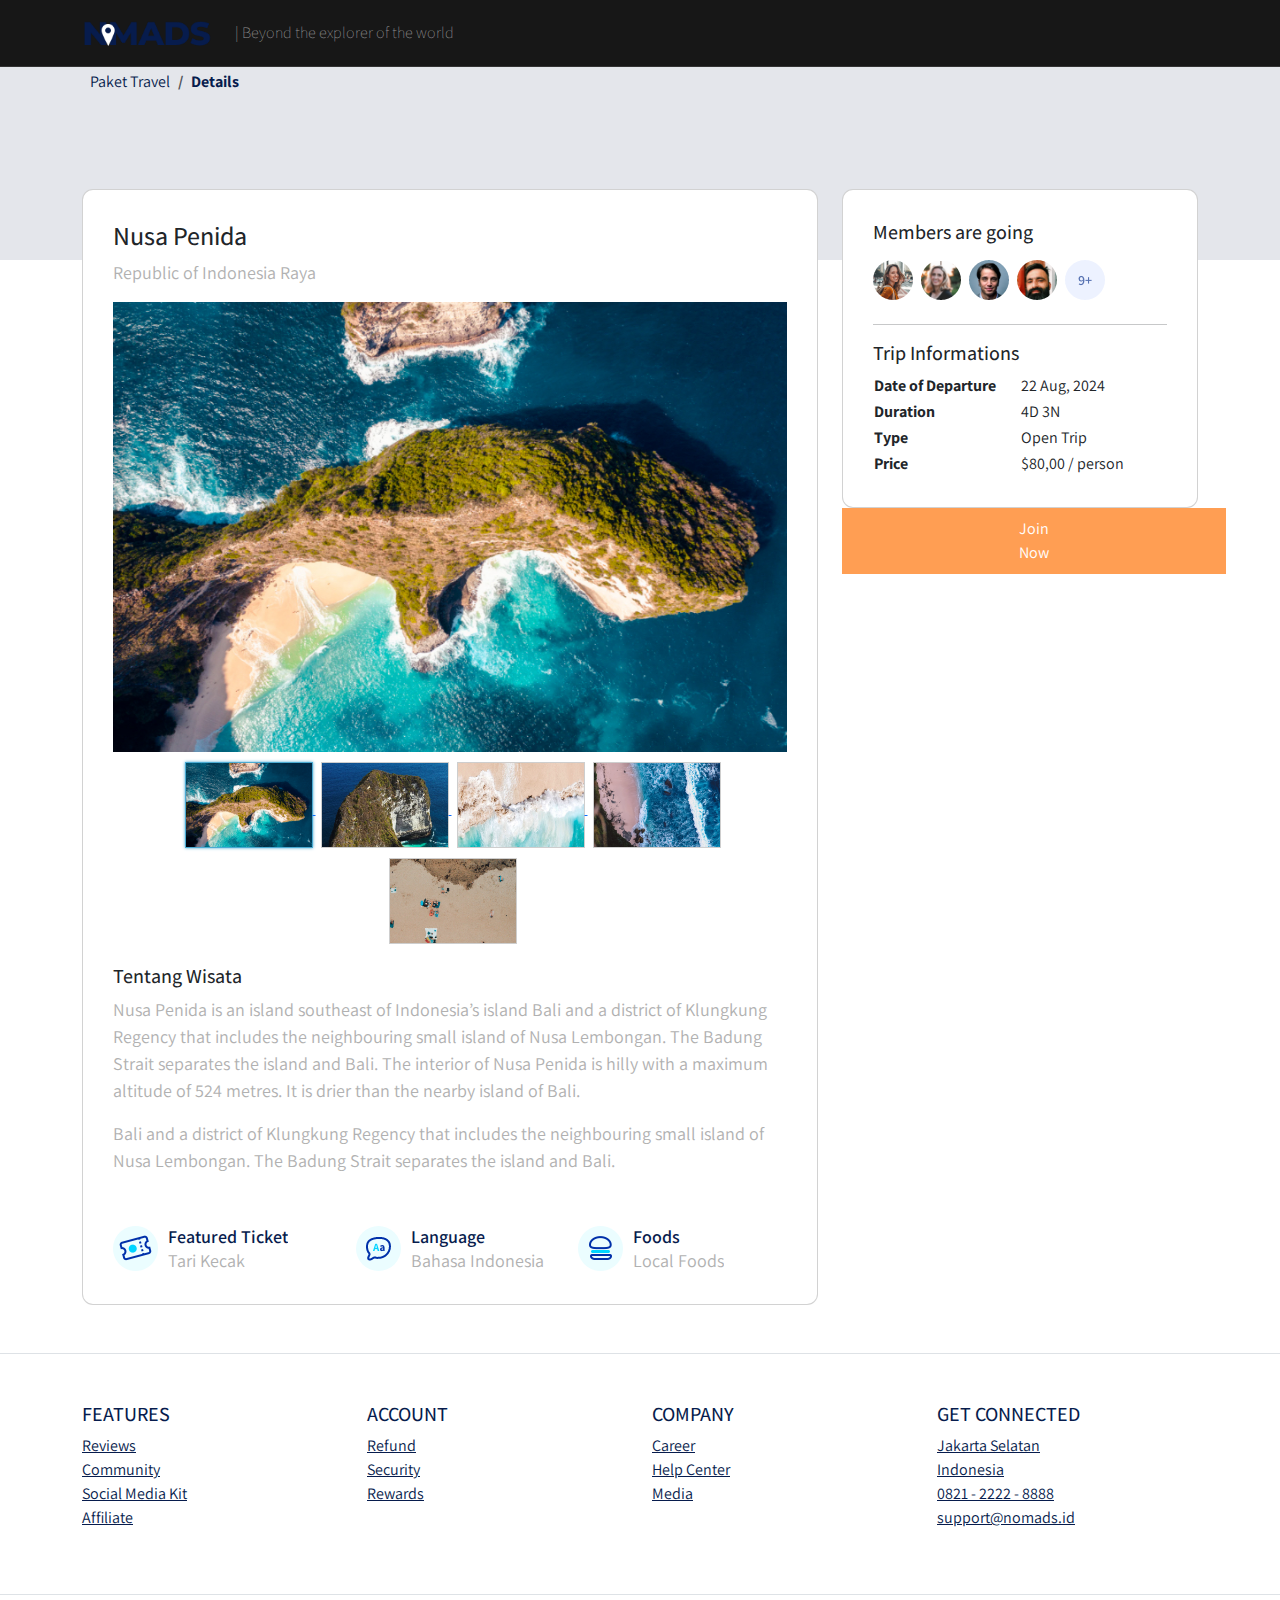
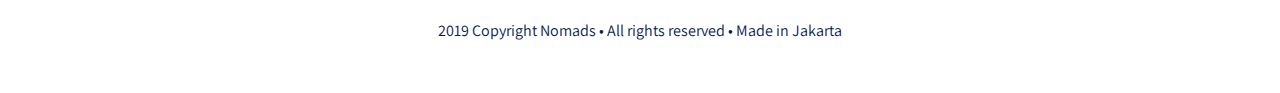
==== checkout.html @ 1418b2e9 "checkout html navbar" ====
<!doctype html>
<html lang="en">

<head>
    <!-- Required meta tags -->
    <meta charset="utf-8">
    <meta name="viewport" content="width=device-width, initial-scale=1, shrink-to-fit=no">

    <!-- Bootstrap CSS -->
    <link rel="stylesheet" href="frontend/libraries/bootstrap/css/bootstrap.css">

   

    
    <!-- main scss -->
    <link rel="stylesheet" href="frontend/styles/main.css">

    <style>
@import url('https://fonts.googleapis.com/css2?family=Assistant:wght@200..800&family=Playfair+Display:ital,wght@0,400..900;1,400..900&display=swap');
</style>


 <!-- xzoom -->
    <link rel="stylesheet" href="frontend/libraries/xzoom/dist/xzoom.css">

   

    

    <title>Nomads Travel</title>
</head>

<body>
  <!-- Navbar -->
    <nav class="navbar navbar-expand-lg navbar-dark fixed-top">
        <div class="container">
            <a class="navbar-brand" href="#">
                <img src="frontend/images/logo@2x.png" alt="Nomads Travel">
            </a>
            <button class="navbar-toggler" type="button" data-toggle="collapse" data-target="#navbarNav"
                aria-controls="navbarNav" aria-expanded="false" aria-label="Toggle navigation">
                <span class="navbar-toggler-icon"></span>
            </button>
            <div class="collapse navbar-collapse" id="navbarNav">
                <ul class="navbar-nav">
                    <li class="nav-item">
                        <a class="nav-link" href="index.html">| Beyond the explorer of the world</a>
                    </li>
                    
                      <!-- Akhir Desktop Button -->
            </div>
        </div>
    </nav>
    <!-- Akhir Navbar -->

   
    <!-- header -->
    <main>
        <section class="section-details-header"></section>
        <section class="section-details-content">
            <div class="container">
                <div class="row">
                    <div class="col p-0">
                        <nav>
                            <ol class="breadcrumb">
                                <li class="breadcrumb-item">Paket Travel</li>
                                 <li class="breadcrumb-item active">Details</li>
                            </ol>
                        </nav>
                    </div>
                </div>
                <div class="row">
                    <div class="col-lg-8 pl-lg-0">
                        <div class="card card-details">
                            <h1>Nusa Penida</h1>
                            <p>Republic of Indonesia Raya</p>
                            <div class="gallery">
                                <div class="xzoom-container">
                                    <img src="frontend/images/details-1.jpg" class="xzoom" id="xzoom-default" xoriginal="frontend/images/details-1.jpg">
                                </div>
                                <div class="xzoom-thumbs">
                                    <a href="frontend/images/details-1.jpg">
                                        <img src="frontend/images/details-1.jpg" class="xzoom-gallery" width="128" xpreview="frontend/images/details-1.jpg">
                                    </a>
                                    <!-- 2 -->
                                    <a href="frontend/images/details-2.png">
                                        <img src="frontend/images/details-2.png" class="xzoom-gallery" width="128" xpreview="frontend/images/details-2.png">
                                    </a>
                                    <!-- 3 -->
                                    <a href="frontend/images/details-3.png">
                                        <img src="frontend/images/details-3.png" class="xzoom-gallery" width="128" xpreview="frontend/images/details-3.png">
                                    </a>
                                    <!-- 4 -->
                                    <a href="frontend/images/details-4.png">
                                        <img src="frontend/images/details-4.png" class="xzoom-gallery" width="128" xpreview="frontend/images/details-4.png">
                                    </a>
                                    <!-- 5 -->
                                    <a href="frontend/images/details-5.png">
                                        <img src="frontend/images/details-5.png" class="xzoom-gallery" width="128" xpreview="frontend/images/details-5.png">
                                    </a>
                                </div>
                            </div>
                            <h2>Tentang Wisata</h2>
                            <p>Nusa Penida is an island southeast of Indonesia’s island Bali and a district of Klungkung 
Regency that includes the neighbouring small island of Nusa Lembongan. The Badung 
Strait separates the island and Bali. The interior of Nusa Penida is hilly with a maximum 
altitude of 524 metres. It is drier than the nearby island of Bali.</p>
<p>Bali and a district of Klungkung Regency that includes the neighbouring small island of 
Nusa Lembongan. The Badung Strait separates the island and Bali.</p>
<div class="features row pt-3">
                    <div class="col-md-4">
                      <img
                        src="frontend/images/ic_event.png"
                        alt=""
                        class="features-image"
                      />
                      <div class="description">
                        <h3>Featured Ticket</h3>
                        <p>Tari Kecak</p>
                      </div>
                    </div>
                    <div class="col-md-4 border-left">
                        <div class="description">
                            <img
                              src="frontend/images/ic_bahasa.png"
                              alt=""
                              class="features-image"
                            />
                            <div class="description">
                                <h3>Language</h3>
                                <p>Bahasa Indonesia</p>
                        </div>
                      </div>
                    </div>
                    <div class="col-md-4 border-left">
                      <img
                        src="frontend/images/ic_foods.png"
                        alt=""
                        class="features-image"
                      />
                      <div class="description">
                        <h3>Foods</h3>
                        <p>Local Foods</p>
                      </div>
                    </div>
                  </div>
                </div>
              </div>
              <div class="col-lg-4">
                <div class="card card-details card-right">
                    <h2>Members are going</h2>
                    <div class="members my-2">
                        <img src="frontend/images/members.png" alt="" class="member-image mr-1">
                    </div>
                    <hr />
                    <h2>Trip Informations</h2>
                    <table class="table-informations">
                        <tr>
                            <th width="50%">Date of Departure</th>
                            <td width="50%" class="text-right">22 Aug, 2024</td>
                        </tr>
                        <!-- 2 -->
                        <tr>
                            <th width="50%">Duration</th>
                            <td width="50%" class="text-right">4D 3N</td>
                        </tr>
                        <!-- 3 -->
<tr>
                            <th width="50%">Type</th>
                            <td width="50%" class="text-right">Open Trip</td>
                        </tr>
                        <!-- 4 -->
                         <th width="50%">Price</th>
                            <td width="50%" class="text-right">$80,00 / person</td>
                       </tr>
                </table>
              </div>
              <div class="join-container">
                <a href="checkout.html" class="btn btn-block btn-join-now mt-3 py-2"
                  >Join Now</a
                >
              </div>
            </div>
          </div>
        </div>
      </section>
    </main>


    <!-- akhir  header -->

    <footer class="section-footer mt-5 mb-4 border-top">
        <div class="container pt-5 pb-5">
            <div class="row justify-content-center">
                <div class="col-12">
                    <div class="row">
                        <div class="col-12 col-lg-3">
                            <h5>FEATURES</h5>
                            <ul class="list-unstyled">
                                <li><a href="#">Reviews</a></li>
                                <li><a href="#">Community</a></li>
                                <li><a href="#">Social Media Kit</a></li>
                                <li><a href="#">Affiliate</a></li>
                            </ul>
                        </div>
                        <div class="col-12 col-lg-3">
                            <h5>ACCOUNT</h5>
                            <ul class="list-unstyled">
                                <li><a href="#">Refund</a></li>
                                <li><a href="#">Security</a></li>
                                <li><a href="#">Rewards</a></li>
                            </ul>
                        </div>
                        <div class="col-12 col-lg-3">
                            <h5>COMPANY</h5>
                            <ul class="list-unstyled">
                                <li><a href="#">Career</a></li>
                                <li><a href="#">Help Center</a></li>
                                <li><a href="#">Media</a></li>                               
                            </ul>
                        </div>
                        <div class="col-12 col-lg-3">
                            <h5>GET CONNECTED</h5>
                            <ul class="list-unstyled">
                                <li><a href="#">Jakarta Selatan</a></li>
                                <li><a href="#">Indonesia</a></li>
                                <li><a href="#">0821 - 2222 - 8888</a></li>
                                <li><a href="#">support@nomads.id</a></li>
                            </ul>
                        </div>
                    </div>
                </div>
            </div>
        </div>


        <div class="container-fluid">
            <div class="row border-top justify-content-center align-items-center pt-4">
                <div class="col-auto text-gray-500 font-weight-light">
                    2019 Copyright Nomads • All rights reserved • Made in Jakarta
                </div>
            </div>
        </div>

    </footer>


    


    



    






    <!-- Optional JavaScript -->
    <!-- jQuery first, then Popper.js, then Bootstrap JS -->
     <!-- <script src="frontend/libraries/retina/retina.js"></script> -->
   
    <script src="https://cdn.jsdelivr.net/npm/popper.js@1.16.1/dist/umd/popper.min.js"
        integrity="sha384-9/reFTGAW83EW2RDu2S0VKaIzap3H66lZH81PoYlFhbGU+6BZp6G7niu735Sk7lN"
        crossorigin="anonymous"></script>
    <script src="frontend/libraries/bootstrap/js/bootstrap.js"></script>
    <script src="frontend/libraries/bootstrap/js/all.js"></script>
     <script src="frontend/libraries/jquery/jquery-3.4.1.min.js"></script>
    <script src="frontend/libraries/xzoom/dist/xzoom.min.js"></script>
    <script>
      $(document).ready(function() {
        $('.xzoom,.xzoom-gallery').xzoom({
          zoomWidth: 500,
          title: false,
          tint: '#333',
          Xoffset: 15
        });
      });
    </script>

</body>

</html>
---- frontend/styles/main.css ----
body {
  background-color: #ffffff;
  font-family: "Assistant", sans-serif;
  color: #071C4D;
}

.navbar {
  background-color: #171717;
  border-bottom: 1px solid #333;
}

.navbar-brand img {
  max-height: 40px;
}

.nav-item {
  margin-right: 24px;
  font-weight: 200;
  text-align: center;
}

.nav-item.active a {
  color: #F9B234 !important;
  font-weight: 600;
}

.nav-link span {
  color: #F9B234;
  font-weight: 600;
}

.btn -navbar-right {
  margin-top: -10px !important;
  margin-bottom: -8px !important;
  margin-right: -18px !important;
  height: 70px;
  border-radius: 0;
}

.btn-login {
  background-color: #071C4D;
  color: #fff;
}
.btn-login:hover {
  background-color: #1e3371;
  color: #fff;
}

.header {
  padding: 148px 0 165px;
  margin-top: -90px;
  background-image: url("../images/header-background.jpg");
  background-size: cover;
}
.header h3, .header p {
  color: #fff;
}
.header h3 {
  font-family: "Playfair Display", serif;
  font-weight: bold;
  font-size: 32px;
}
.header p {
  font-size: 22px;
}
.header .btn-get-started {
  background-color: #F9B234;
  color: #fff;
}
.header .btn-get-started:hover {
  background-color: #FFAA69;
  color: #fff;
}

.section-stats {
  margin-top: -50px;
}
.section-stats .stats-detail {
  padding-top: 15px;
  background-color: #171717;
  padding-left: 40px;
  color: white;
}
.section-stats h2 {
  font-size: 30px;
  margin-bottom: 0;
}
.section-stats p {
  font-size: 20px;
  font-weight: lighter;
}

.section-popular {
  min-height: 540px;
  background-color: #051334;
  margin-top: -50px;
  margin-bottom: -230px;
}
.section-popular .section-popular-heading {
  margin-top: 150px;
}
.section-popular .section-popular-heading h2, .section-popular .section-popular-heading p {
  color: #fff;
}
.section-popular .section-popular-heading h2 {
  font-family: "Playfair Display", serif;
  font-weight: bold;
  font-size: 40px;
}
.section-popular .section-popular-heading p {
  font-size: 18px;
}

.section-popular-content .section-popular-travel .card-travel {
  min-height: 380px;
  background: #fff;
  color: #fff;
  padding: 30px;
  background-size: cover;
  margin-bottom: 20px;
}
.section-popular-content .section-popular-travel .travel-country {
  font-size: 18px;
  color: #fff;
}
.section-popular-content .section-popular-travel .travel-location {
  font-size: 26px;
  color: #fff;
}
.section-popular-content .section-popular-travel .travel-button .btn-travel-details {
  background-color: #F9B234;
  color: #fff;
}
.section-popular-content .section-popular-travel .travel-button .btn-travel-details:hover {
  background-color: #FFAe6f;
  color: #fff;
}

.section-network {
  background-color: #fff;
  margin-top: -170px;
  padding-top: 240px;
  margin-bottom: 50px;
}
.section-network h2 {
  font-family: "PlayfairDisplay", serif;
  font-weight: bold;
  font-size: 40px;
}
.section-network p {
  font-size: 18px;
}
.section-network img {
  max-width: 100%;
}

.section-testimonial-heading {
  background: linear-gradient(#fff 0%, #f7f9ff 100%);
  padding-top: 50px;
  min-height: 506px;
}
.section-testimonial-heading h2 {
  font-family: "Playfair Display", serif;
  font-weight: bold;
  font-size: 40px;
  text-align: center;
}
.section-testimonial-heading p {
  font-size: 18px;
  text-align: center;
}

.section-testimonial-heading {
  background: linear-gradient(#fff 0%, #f7f9ff 100%);
  padding-top: 50px;
  min-height: 506px;
}
.section-testimonial-heading h2 {
  font-family: "Playfair Display", serif;
  font-weight: bold;
  font-size: 40px;
}
.section-testimonial-heading p {
  font-size: 18px;
}

.section-testimonial-content {
  margin-top: -300px;
  padding-bottom: 50px;
}
.section-testimonial-content .card-testimonial {
  padding: 40px 20px 10px;
  border-radius: 11px;
  margin-bottom: 20px;
}
.section-testimonial-content .card-testimonial .testimonial-content {
  min-height: 380px;
}
.section-testimonial-content .card-testimonial h3 {
  font-size: 22px;
}
.section-testimonial-content .card-testimonial .testimonial {
  font-weight: 200;
  font-size: 26px;
  color: #6e6e6e;
  min-height: 130px;
}
.section-testimonial-content .card-testimonial .trip-to {
  font-weight: normal;
  font-size: 22px;
  color: #6e6e6e;
}
.section-testimonial-content .card-testimonial hr {
  margin-left: -20px;
  margin-right: -20px;
}
.section-testimonial-content .btn-get-started {
  background-color: #FF9e53;
  color: #fff;
}
.section-testimonial-content .btn-get-started:hover {
  background-color: #FFAA69;
  color: #fff;
}
.section-testimonial-content .btn-need-help {
  background-color: #f2f2f2;
  color: #c3c3c3;
}
.section-testimonial-content .btn-need-help:hover {
  background-color: #fafafa;
  color: #c3c3c3;
}

.section-footer a {
  color: #071C4D;
}

.section-details-header {
  min-height: 310px;
  background: #e4e6eb;
  margin-top: -50px;
}

.section-details-content {
  margin-top: -210px;
  min-height: 100vh;
}
.section-details-content .breadcrumb {
  background-color: transparent;
  padding: 20px;
  margin-bottom: 75px;
}
.section-details-content .breadcrumb-item.active {
  font-weight: bold;
  color: #071C4D;
}
.section-details-content .card-details {
  padding: 30px;
  border-radius: 11px;
}
.section-details-content h1 {
  font-size: 26px;
}
.section-details-content h2 {
  font-size: 20px;
}
.section-details-content p {
  font-size: 18px;
  color: #b1b1b1;
}
.section-details-content h3 {
  font-weight: 600;
  font-size: 14px;
  color: #071C4D;
}
.section-details-content .trip-informations th {
  font-weight: 300;
  font-size: 18px;
  color: #071C4D;
}
.section-details-content .trip-informations td {
  font-weight: 300;
  font-size: 18px;
  color: #b1b1b1;
}
.section-details-content .features {
  margin-top: 20px;
}
.section-details-content .features h3 {
  font-size: 18px;
  color: #071C4D;
  margin-bottom: 0;
}
.section-details-content .features p {
  margin-bottom: 0;
}
.section-details-content .features .description {
  margin-left: 10px;
  overflow: hidden;
  float: left;
}
.section-details-content .features .features-image {
  width: 45px;
  height: 45px;
  float: left;
}
.section-details-content .gallery .xzoom-container {
  display: block;
}
.section-details-content .gallery .xzoom-container .xzoom {
  width: 100%;
  box-shadow: none;
  margin-bottom: 10px;
}
.section-details-content .gallery .xzoom-container .xactive {
  border: 2px solid #1abc9c;
  box-shadow: none;
}
.section-details-content .member .member-image {
  width: 40px;
  height: 40px;
}
.section-details-content .join-container {
  margin-top: -16px;
}
.section-details-content .btn-join-now {
  background-color: #FF9e53;
  color: #fff;
  border-radius: 0;
  margin-bottom: 25px;
  padding: 176px;
}
.section-details-content .btn-join-now:hover {
  background-color: #ffb57c;
  color: #fff;
}/*# sourceMappingURL=main.css.map */
---- frontend/libraries/xzoom/dist/xzoom.css ----
/* Compatibility styles for frameworks like bootstrap, foundation e.t.c */
.xzoom-source img, .xzoom-preview img, .xzoom-lens img {
  display: block;
  max-width: none;
  max-height: none;
  -webkit-transition: none;
  -moz-transition: none;
  -o-transition: none;
  transition: none;
}
/* --------------- */

/* xZoom Styles below */
.xzoom-container { 
  display: inline-block;
}

.xzoom-thumbs {
  text-align: center;
  margin-bottom: 10px;
}

.xzoom { 
  -webkit-box-shadow: 0px 0px 5px 0px rgba(0,0,0,0.5);
  -moz-box-shadow: 0px 0px 5px 0px rgba(0,0,0,0.5);
  box-shadow: 0px 0px 5px 0px rgba(0,0,0,0.5);  
}
.xzoom2, .xzoom3, .xzoom4, .xzoom5 {
  -webkit-box-shadow: 0px 0px 5px 0px rgba(0,0,0,0.5);
  -moz-box-shadow: 0px 0px 5px 0px rgba(0,0,0,0.5);
  box-shadow: 0px 0px 5px 0px rgba(0,0,0,0.5);
}

/* Thumbs */
.xzoom-gallery, .xzoom-gallery2, .xzoom-gallery3, .xzoom-gallery4, .xzoom-gallery5 {
  border: 1px solid #cecece;
  margin-left: 5px;
  margin-bottom: 10px;
}

.xzoom-source, .xzoom-hidden {
  display: block;
  position: static;
  float: none;
  clear: both;
}

/* Everything out of border is hidden */
.xzoom-hidden {
  overflow: hidden;
}

/* Preview */
.xzoom-preview {
  border: 1px solid #888;
  background: #2f4f4f;
  box-shadow: -0px -0px 10px rgba(0,0,0,0.50);
}

/* Lens */
.xzoom-lens {
  border: 1px solid #555;
  box-shadow: -0px -0px 10px rgba(0,0,0,0.50);
  cursor: crosshair;
}

/* Loading */
.xzoom-loading {
  background-position: center center;
  background-repeat: no-repeat;
  border-radius: 100%;
  opacity: .7;
  background: url(../example/images/xloading.gif);
  width: 48px;
  height: 48px;
}

/* Additional class that applied to thumb when it is active */
.xactive {
  -webkit-box-shadow: 0px 0px 3px 0px rgba(74,169,210,1);
  -moz-box-shadow: 0px 0px 3px 0px rgba(74,169,210,1);
  box-shadow: 0px 0px 3px 0px rgba(74,169,210,1); 
  border: 1px solid #4aaad2;
}

/* Caption */
.xzoom-caption {
  position: absolute;
  bottom: -43px;
  left: 0;
  background: #000;
  width: 100%;
  text-align: left;
}

.xzoom-caption span {
  color: #fff;
  font-family: Arial, sans-serif;
  display: block;
  font-size: 0.75em;
  font-weight: bold;
  padding: 10px;
}
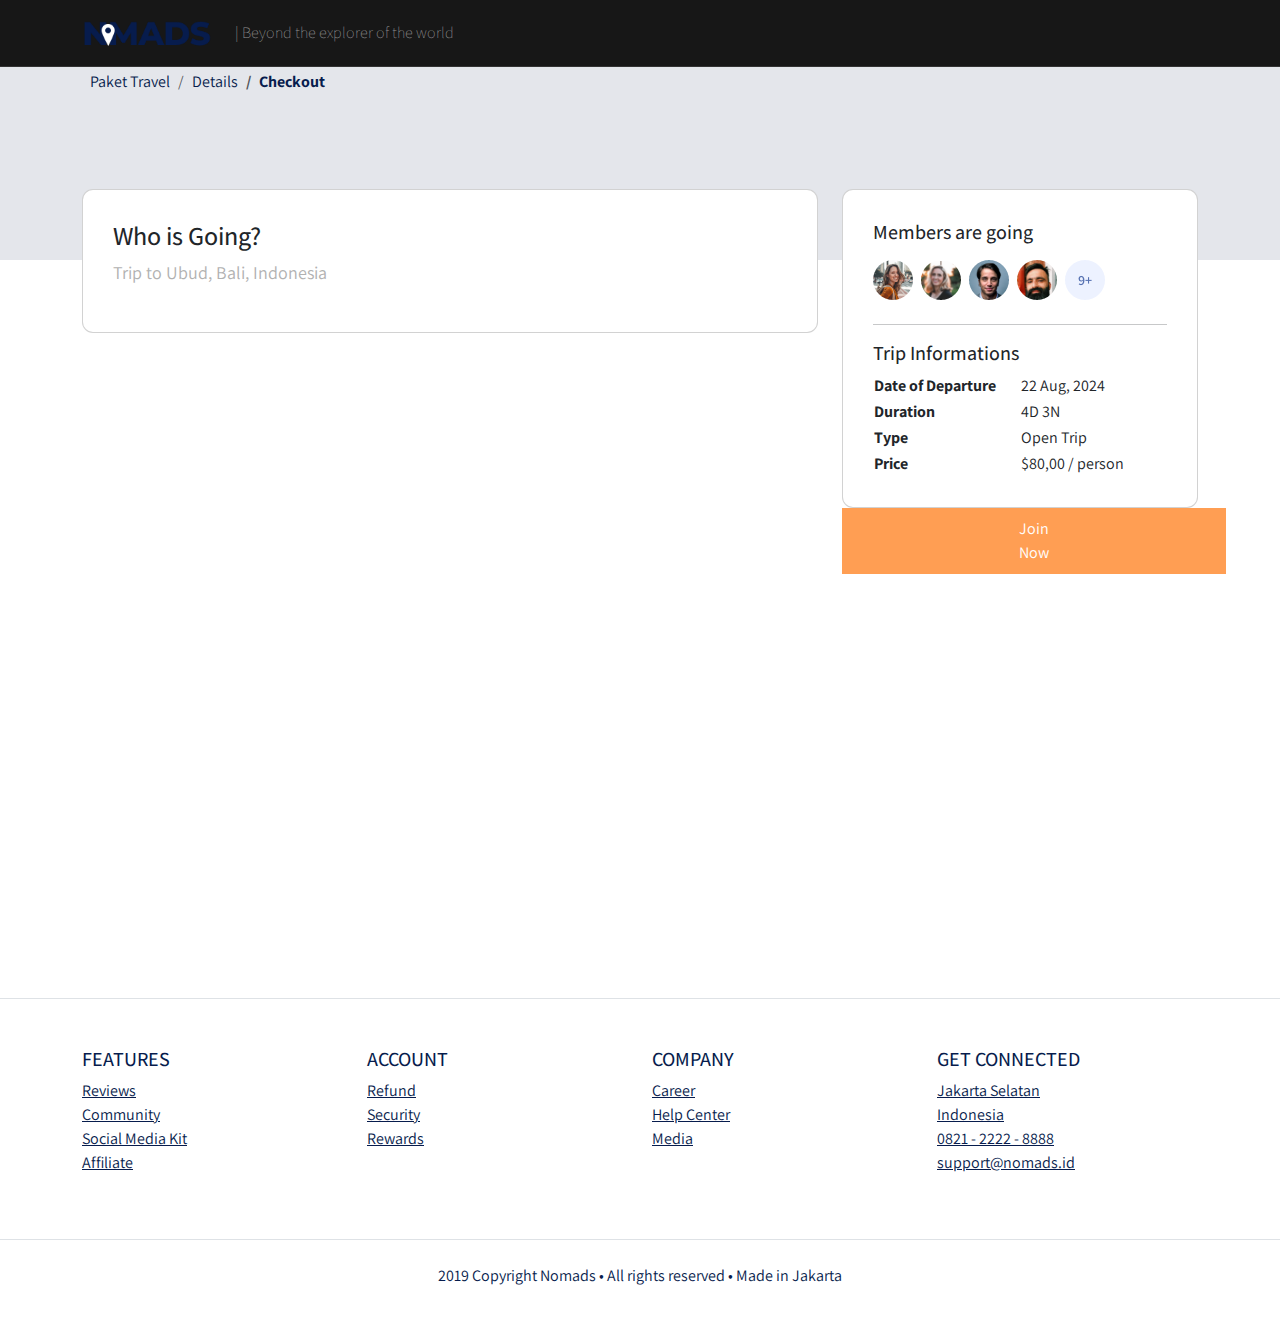
==== commit 1043d147: "table" ====
--- a/checkout.html
+++ b/checkout.html
@@ -46,8 +46,6 @@
                     <li class="nav-item">
                         <a class="nav-link" href="index.html">| Beyond the explorer of the world</a>
                     </li>
-                    
-                      <!-- Akhir Desktop Button -->
             </div>
         </div>
     </nav>
@@ -64,7 +62,8 @@
                         <nav>
                             <ol class="breadcrumb">
                                 <li class="breadcrumb-item">Paket Travel</li>
-                                 <li class="breadcrumb-item active">Details</li>
+                                 <li class="breadcrumb-item">Details</li>
+                                 <li class="breadcrumb-item active">Checkout</li>
                             </ol>
                         </nav>
                     </div>
@@ -72,78 +71,9 @@
                 <div class="row">
                     <div class="col-lg-8 pl-lg-0">
                         <div class="card card-details">
-                            <h1>Nusa Penida</h1>
-                            <p>Republic of Indonesia Raya</p>
-                            <div class="gallery">
-                                <div class="xzoom-container">
-                                    <img src="frontend/images/details-1.jpg" class="xzoom" id="xzoom-default" xoriginal="frontend/images/details-1.jpg">
-                                </div>
-                                <div class="xzoom-thumbs">
-                                    <a href="frontend/images/details-1.jpg">
-                                        <img src="frontend/images/details-1.jpg" class="xzoom-gallery" width="128" xpreview="frontend/images/details-1.jpg">
-                                    </a>
-                                    <!-- 2 -->
-                                    <a href="frontend/images/details-2.png">
-                                        <img src="frontend/images/details-2.png" class="xzoom-gallery" width="128" xpreview="frontend/images/details-2.png">
-                                    </a>
-                                    <!-- 3 -->
-                                    <a href="frontend/images/details-3.png">
-                                        <img src="frontend/images/details-3.png" class="xzoom-gallery" width="128" xpreview="frontend/images/details-3.png">
-                                    </a>
-                                    <!-- 4 -->
-                                    <a href="frontend/images/details-4.png">
-                                        <img src="frontend/images/details-4.png" class="xzoom-gallery" width="128" xpreview="frontend/images/details-4.png">
-                                    </a>
-                                    <!-- 5 -->
-                                    <a href="frontend/images/details-5.png">
-                                        <img src="frontend/images/details-5.png" class="xzoom-gallery" width="128" xpreview="frontend/images/details-5.png">
-                                    </a>
-                                </div>
-                            </div>
-                            <h2>Tentang Wisata</h2>
-                            <p>Nusa Penida is an island southeast of Indonesia’s island Bali and a district of Klungkung 
-Regency that includes the neighbouring small island of Nusa Lembongan. The Badung 
-Strait separates the island and Bali. The interior of Nusa Penida is hilly with a maximum 
-altitude of 524 metres. It is drier than the nearby island of Bali.</p>
-<p>Bali and a district of Klungkung Regency that includes the neighbouring small island of 
-Nusa Lembongan. The Badung Strait separates the island and Bali.</p>
-<div class="features row pt-3">
-                    <div class="col-md-4">
-                      <img
-                        src="frontend/images/ic_event.png"
-                        alt=""
-                        class="features-image"
-                      />
-                      <div class="description">
-                        <h3>Featured Ticket</h3>
-                        <p>Tari Kecak</p>
-                      </div>
-                    </div>
-                    <div class="col-md-4 border-left">
-                        <div class="description">
-                            <img
-                              src="frontend/images/ic_bahasa.png"
-                              alt=""
-                              class="features-image"
-                            />
-                            <div class="description">
-                                <h3>Language</h3>
-                                <p>Bahasa Indonesia</p>
-                        </div>
-                      </div>
-                    </div>
-                    <div class="col-md-4 border-left">
-                      <img
-                        src="frontend/images/ic_foods.png"
-                        alt=""
-                        class="features-image"
-                      />
-                      <div class="description">
-                        <h3>Foods</h3>
-                        <p>Local Foods</p>
-                      </div>
-                    </div>
-                  </div>
+                            <h1>Who is Going?</h1>
+                            <p>Trip to Ubud, Bali, Indonesia</p>
+                            <!-- table -->
                 </div>
               </div>
               <div class="col-lg-4">
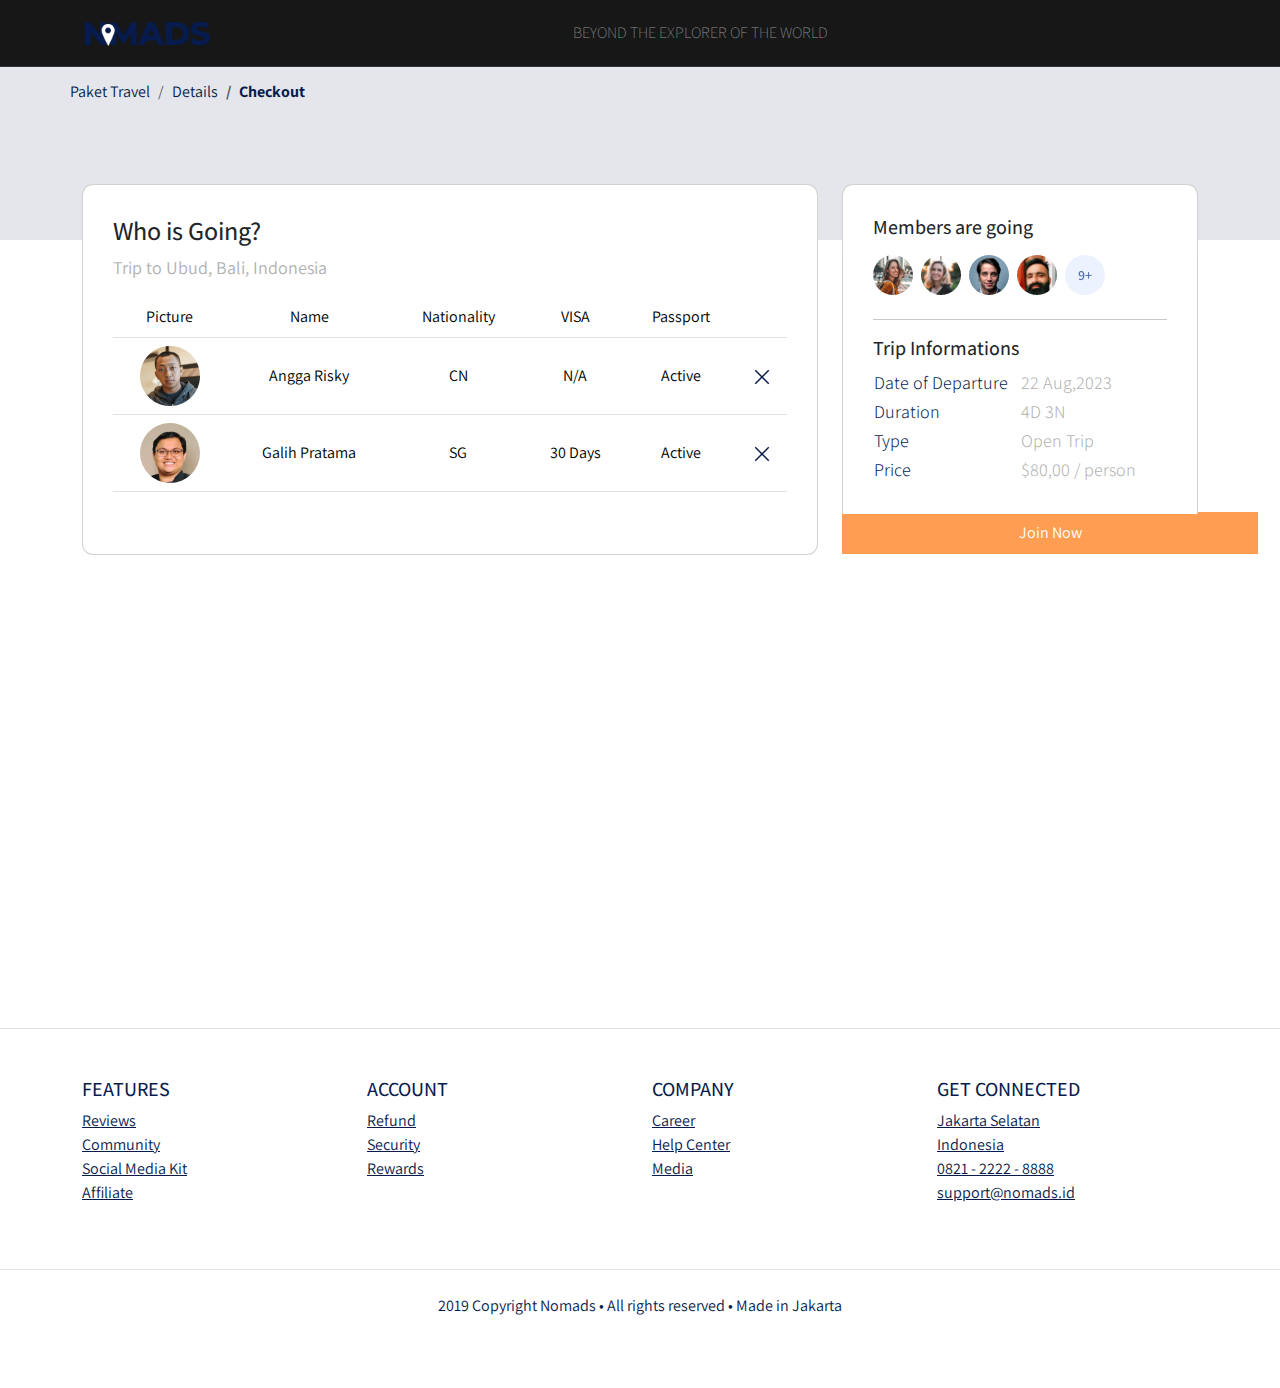
==== commit 94948ad9: "member mt-3" ====
--- a/checkout.html
+++ b/checkout.html
@@ -1,3 +1,4 @@
+
 <!doctype html>
 <html lang="en">
 
@@ -9,7 +10,9 @@
     <!-- Bootstrap CSS -->
     <link rel="stylesheet" href="frontend/libraries/bootstrap/css/bootstrap.css">
 
-   
+
+    <!-- xzoom css -->
+    <link rel="stylesheet" href="frontend/libraries/xzoom/dist/xzoom.css">
 
     
     <!-- main scss -->
@@ -20,18 +23,19 @@
 </style>
 
 
- <!-- xzoom -->
-    <link rel="stylesheet" href="frontend/libraries/xzoom/dist/xzoom.css">
-
-   
-
-    
+
+
+    <!-- Font Awesome -->
+    <link rel="stylesheet" href="frontend/libraries/bootstrap/css/all.css">
+
+    <!-- my css -->
+    <link rel="stylesheet" href="frontend/libraries/bootstrap/css/style.css">
 
     <title>Nomads Travel</title>
 </head>
 
 <body>
-  <!-- Navbar -->
+    <!-- Navbar -->
     <nav class="navbar navbar-expand-lg navbar-dark fixed-top">
         <div class="container">
             <a class="navbar-brand" href="#">
@@ -42,78 +46,146 @@
                 <span class="navbar-toggler-icon"></span>
             </button>
             <div class="collapse navbar-collapse" id="navbarNav">
-                <ul class="navbar-nav">
+                <ul class="navbar-nav text-uppercase mx-auto">
                     <li class="nav-item">
-                        <a class="nav-link" href="index.html">| Beyond the explorer of the world</a>
+                        <a class="nav-link" href="index.html">Beyond the explorer of the world</a>
                     </li>
+                </ul>
             </div>
         </div>
     </nav>
     <!-- Akhir Navbar -->
 
    
-    <!-- header -->
+    
+
+
     <main>
-        <section class="section-details-header"></section>
-        <section class="section-details-content">
-            <div class="container">
-                <div class="row">
-                    <div class="col p-0">
-                        <nav>
-                            <ol class="breadcrumb">
-                                <li class="breadcrumb-item">Paket Travel</li>
-                                 <li class="breadcrumb-item">Details</li>
-                                 <li class="breadcrumb-item active">Checkout</li>
-                            </ol>
-                        </nav>
+       
+<section class="section-details-header"></section>
+<section class="section-details-content">
+    <div class="container">
+        <div class="row">
+            <div class="col p-0">
+               <nav>
+                <ol class="breadcrumb">
+                    <li class="breadcrumb-item">Paket Travel</li>
+                    <li class="breadcrumb-item">Details</li>
+                     <li class="breadcrumb-item active">Checkout</li>
+                </ol>
+               </nav>
+            </div>
+        </div>
+        <div class="row">
+            <div class="col-lg-8 pl-lg-0">
+                <div class="card card-details">
+                    <h1>Who is Going?</h1>
+                    <p>Trip to Ubud, Bali, Indonesia</p>
+                    <div class="attendee">
+                        <table class="table table-responsive-sm text-center">
+                            <thead>
+                                <tr>
+                                    <td>Picture</td>
+                                    <td>Name</td>
+                                    <td>Nationality</td>
+                                    <td>VISA</td>
+                                    <td>Passport</td>
+                                    <td></td>
+                                </tr>
+                            </thead>
+                            <tbody>
+                                <tr>
+                                    <td>
+                                        <img src="frontend/images/avatar-1.png" height="60">
+                                    </td>
+                                    <td class="align-middle">
+                                        Angga Risky
+                                    </td>
+                                    <td class="align-middle">
+                                       CN
+                                    </td>
+                                    <td class="align-middle">
+                                        N/A
+                                    </td>
+                                    <td class="align-middle">
+                                        Active
+                                    </td>
+                                    <td class="align-middle">
+                                        <a href="">
+                                            <img src="frontend/images/ic_remove.png" alt="">
+                                        </a>
+                                    </td>
+                                </tr>
+                                <!-- 2 -->
+                                <tr>
+                                    <td>
+                                        <img src="frontend/images/avatar-5.png" height="60">
+                                    </td>
+                                    <td class="align-middle">
+                                        Galih Pratama
+                                    </td>
+                                    <td class="align-middle">
+                                       SG
+                                    </td>
+                                    <td class="align-middle">
+                                       30 Days
+                                    </td>
+                                    <td class="align-middle">
+                                        Active
+                                    </td>
+                                    <td class="align-middle">
+                                        <a href="">
+                                            <img src="frontend/images/ic_remove.png" alt="">
+                                        </a>
+                                    </td>
+                                </tr>
+                            </tbody>
+                        </table>
                     </div>
+                    <div class="member mt-3">
+                        
+                    </div>
+            </div>
+        </div>
+        <div class="col-lg-4">
+            <div class="card card-details card-right">
+                <h2>Members are going</h2>
+                <div class="members my-2">
+                    <img src="frontend/images/members.png"  class="member-image mr-1">
                 </div>
-                <div class="row">
-                    <div class="col-lg-8 pl-lg-0">
-                        <div class="card card-details">
-                            <h1>Who is Going?</h1>
-                            <p>Trip to Ubud, Bali, Indonesia</p>
-                            <!-- table -->
-                </div>
-              </div>
-              <div class="col-lg-4">
-                <div class="card card-details card-right">
-                    <h2>Members are going</h2>
-                    <div class="members my-2">
-                        <img src="frontend/images/members.png" alt="" class="member-image mr-1">
-                    </div>
-                    <hr />
-                    <h2>Trip Informations</h2>
-                    <table class="table-informations">
-                        <tr>
-                            <th width="50%">Date of Departure</th>
-                            <td width="50%" class="text-right">22 Aug, 2024</td>
-                        </tr>
-                        <!-- 2 -->
-                        <tr>
-                            <th width="50%">Duration</th>
-                            <td width="50%" class="text-right">4D 3N</td>
-                        </tr>
-                        <!-- 3 -->
-<tr>
-                            <th width="50%">Type</th>
-                            <td width="50%" class="text-right">Open Trip</td>
-                        </tr>
-                        <!-- 4 -->
-                         <th width="50%">Price</th>
-                            <td width="50%" class="text-right">$80,00 / person</td>
-                       </tr>
+                <hr>
+                <h2>Trip Informations</h2>
+                <table class="trip-informations">
+                    <tr>
+                        <th width="50%">Date of Departure</th>
+                        <td width="50%" class="text-right">22 Aug,2023</td>
+                    </tr>
+                    <!-- 2 -->
+                    <tr>
+                        <th width="50%">Duration</th>
+                        <td width="50%" class="text-right">4D 3N</td>
+                    </tr>
+                    <!-- 3 -->
+                    <tr>
+                        <th width="50%">Type</th>
+                        <td width="50%" class="text-right">Open Trip</td>
+                    </tr>
+                    <!-- 4 -->
+                    <tr>
+                        <th width="50%">Price</th>
+                        <td width="50%" class="text-right">$80,00 / person</td>
+                    </tr>
                 </table>
-              </div>
-              <div class="join-container">
-                <a href="checkout.html" class="btn btn-block btn-join-now mt-3 py-2"
-                  >Join Now</a
-                >
-              </div>
-            </div>
-          </div>
-        </div>
-      </section>
+            </div>
+            <!-- tombol join now -->
+            <div class="join-container">
+                <a href="#" class="btn  btn-join-now mt-3 py-2">Join Now</a>
+            </div>
+        </div>
+    </div>
+</section>
+       
+
     </main>
 
 
@@ -191,18 +263,15 @@
 
     <!-- Optional JavaScript -->
     <!-- jQuery first, then Popper.js, then Bootstrap JS -->
-     <!-- <script src="frontend/libraries/retina/retina.js"></script> -->
-   
+    <script src="frontend/libraries/jquery/jquery-3.4.1.min.js"></script>
     <script src="https://cdn.jsdelivr.net/npm/popper.js@1.16.1/dist/umd/popper.min.js"
         integrity="sha384-9/reFTGAW83EW2RDu2S0VKaIzap3H66lZH81PoYlFhbGU+6BZp6G7niu735Sk7lN"
         crossorigin="anonymous"></script>
     <script src="frontend/libraries/bootstrap/js/bootstrap.js"></script>
-    <script src="frontend/libraries/bootstrap/js/all.js"></script>
-     <script src="frontend/libraries/jquery/jquery-3.4.1.min.js"></script>
     <script src="frontend/libraries/xzoom/dist/xzoom.min.js"></script>
     <script>
       $(document).ready(function() {
-        $('.xzoom,.xzoom-gallery').xzoom({
+        $('.xzoom, .xzoom-gallery').xzoom({
           zoomWidth: 500,
           title: false,
           tint: '#333',
@@ -210,7 +279,6 @@
         });
       });
     </script>
-
 </body>
 
 </html>--- a/frontend/styles/main.css
+++ b/frontend/styles/main.css
@@ -16,7 +16,7 @@
 .nav-item {
   margin-right: 24px;
   font-weight: 200;
-  text-align: center;
+  text-align: left;
 }
 
 .nav-item.active a {
@@ -29,7 +29,7 @@
   font-weight: 600;
 }
 
-.btn -navbar-right {
+.btn-navbar-right {
   margin-top: -10px !important;
   margin-bottom: -8px !important;
   margin-right: -18px !important;
@@ -238,17 +238,17 @@
 .section-details-header {
   min-height: 310px;
   background: #e4e6eb;
-  margin-top: -50px;
+  margin-top: -70px;
 }
 
 .section-details-content {
-  margin-top: -210px;
+  margin-top: -160px;
   min-height: 100vh;
 }
 .section-details-content .breadcrumb {
   background-color: transparent;
-  padding: 20px;
-  margin-bottom: 75px;
+  padding: 0;
+  margin-bottom: 80px;
 }
 .section-details-content .breadcrumb-item.active {
   font-weight: bold;
@@ -258,30 +258,48 @@
   padding: 30px;
   border-radius: 11px;
 }
-.section-details-content h1 {
+.section-details-content .card-details .trip-informations th {
+  font-weight: 300;
+  font-size: 18px;
+  color: #071c4d;
+}
+.section-details-content .card-details .trip-informations td {
+  font-weight: 300;
+  font-size: 18px;
+  color: #b1b1b1;
+}
+.section-details-content .card-details .trip-informations .text-blue {
+  color: #071C4D;
+  font-weight: bold;
+}
+.section-details-content .card-details .trip-informations .text-orange {
+  color: #FF9E53;
+  font-weight: bold;
+}
+.section-details-content .card-details h1 {
   font-size: 26px;
 }
-.section-details-content h2 {
+.section-details-content .card-details h2 {
   font-size: 20px;
 }
-.section-details-content p {
+.section-details-content .card-details p {
   font-size: 18px;
   color: #b1b1b1;
 }
-.section-details-content h3 {
-  font-weight: 600;
+.section-details-content .card-details .payment-instructions {
+  font-weight: 300;
   font-size: 14px;
-  color: #071C4D;
-}
-.section-details-content .trip-informations th {
+  color: #b1b1b1;
+}
+.section-details-content .card-details .disclaimer {
   font-weight: 300;
-  font-size: 18px;
-  color: #071C4D;
-}
-.section-details-content .trip-informations td {
-  font-weight: 300;
-  font-size: 18px;
+  font-size: 14px;
   color: #b1b1b1;
+}
+.section-details-content .card-right {
+  border-bottom-left-radius: 0;
+  border-bottom-right-radius: 0;
+  border-bottom: 0;
 }
 .section-details-content .features {
   margin-top: 20px;
@@ -321,16 +339,15 @@
   height: 40px;
 }
 .section-details-content .join-container {
-  margin-top: -16px;
+  margin-top: -18px;
 }
 .section-details-content .btn-join-now {
   background-color: #FF9e53;
   color: #fff;
   border-radius: 0;
-  margin-bottom: 25px;
-  padding: 176px;
+  width: 416px;
 }
 .section-details-content .btn-join-now:hover {
-  background-color: #ffb57c;
+  background-color: #FFb57c;
   color: #fff;
 }/*# sourceMappingURL=main.css.map */--- a/frontend/libraries/bootstrap/css/style.css
+++ b/frontend/libraries/bootstrap/css/style.css
@@ -0,0 +1,9 @@
+
+
+
+
+
+/* position: absolute; */
+/* top: 150px; */
+/* left: 190.84px; */
+/* font-size: 22px; */
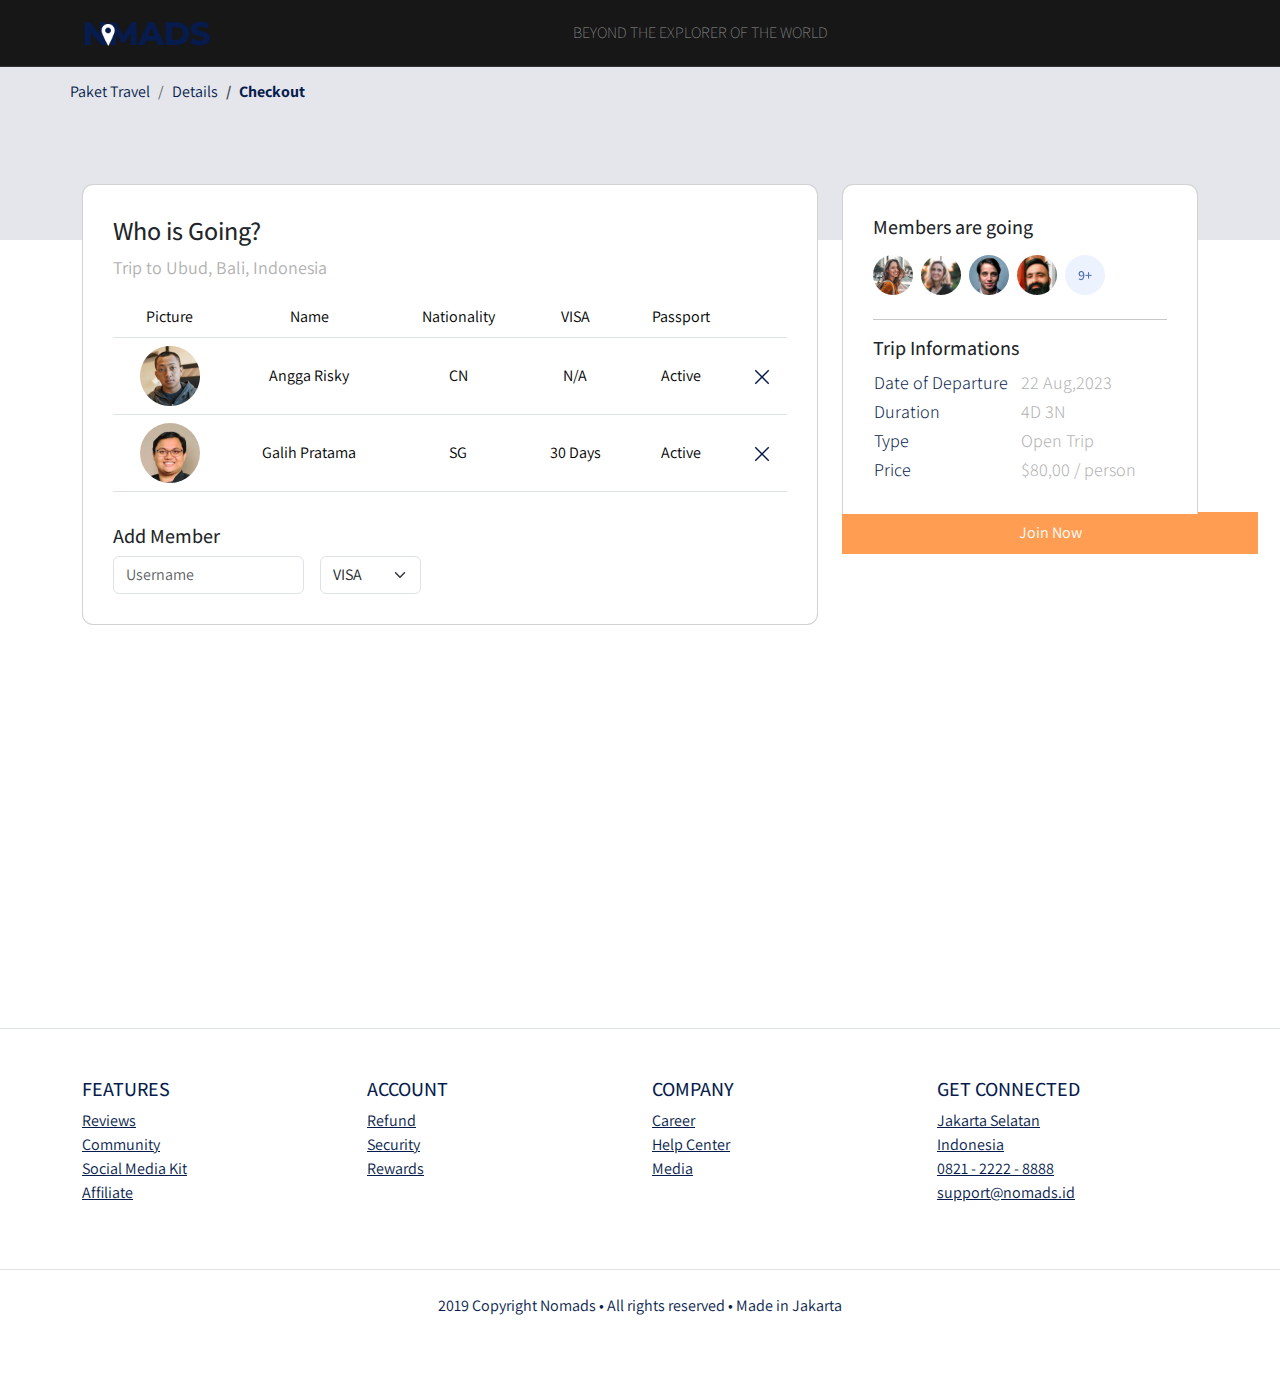
==== commit b4fbb9a4: "visa" ====
--- a/checkout.html
+++ b/checkout.html
@@ -143,7 +143,25 @@
                         </table>
                     </div>
                     <div class="member mt-3">
-                        
+                        <h2>Add Member</h2>
+<div class="row g-3 align-items-center">
+  <div class="col-auto">
+    <input type="password" id="inputUsername" class="form-control"  placeholder="Username">
+  </div>
+  <div class="col-auto">
+    <select class="form-select" aria-label="Default select example">
+  <option selected>VISA</option>
+  <option value="30 Days">30 Days</option>
+  <option value="N/A">N/A</option>
+</select>
+  </div>
+</div>
+
+                    
+     
+
+
+
                     </div>
             </div>
         </div>
